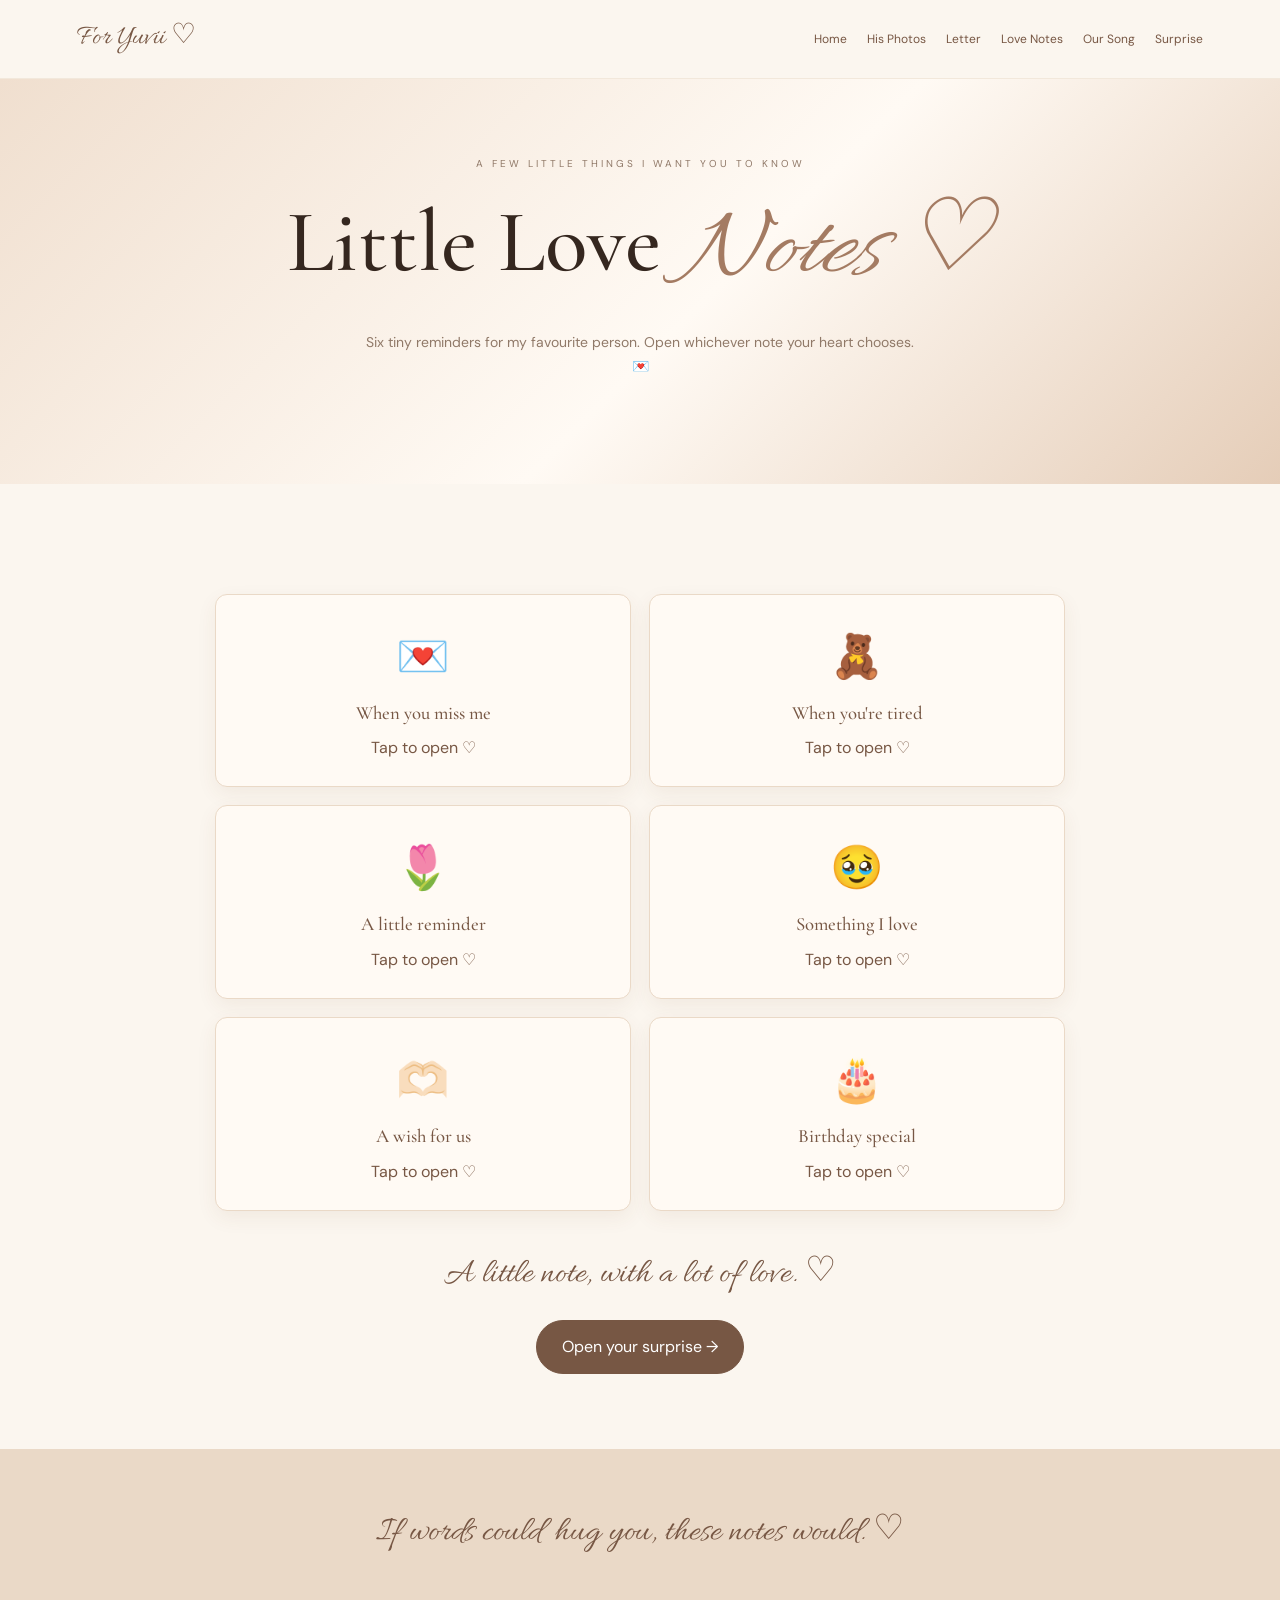
==== memo.html @ 303a17c7 "first commit" ====
<!DOCTYPE html>
<html lang="en">
<head>
<meta charset="UTF-8">
<meta name="viewport" content="width=device-width, initial-scale=1.0">
<title>Little Notes for Yuvii ♡</title>
<link rel="stylesheet" href="style.css">
<style>
.notes {
  display:grid;
  grid-template-columns:repeat(2,minmax(0,1fr));
  gap:18px;
  max-width:850px;
  margin:35px auto;
}
.note {
  background:#fffaf4;
  border:1px solid #ead9c7;
  padding:25px 15px;
  border-radius:12px;
  box-shadow:0 7px 20px #6b493012;
  transition:.3s;
}
.note:hover { transform:translateY(-5px) rotate(-1deg); }
.note button {
  border:0;
  background:transparent;
  color:#775744;
  width:100%;
}
.envelope { font-size:43px; }
.note h3 { margin:10px 0; }
.message {
  display:none;
  margin-top:15px;
  color:#806b5c;
  font-size:14px;
}
.message.show { display:block; animation:fadeIn .5s ease; }
@media(max-width:500px) {
  .notes { grid-template-columns:1fr; }
}
</style>
</head>
<body>

<nav>
  <a class="logo" href="index.html">For Yuvii ♡</a>
  <div class="nav-links">
    <a href="index.html">Home</a>
    <a href="memories.html">His Photos</a>
    <a href="letter.html">Letter</a>
    <a href="memo.html">Love Notes</a>
    <a href="song.html">Our Song</a>
    <a href="surprise.html">Surprise</a>
  </div>
</nav>

<header class="hero" style="min-height:45vh">
  <div class="hero-content">
    <p class="eyebrow">A few little things I want you to know</p>
    <h1>Little Love <em>Notes ♡</em></h1>
    <p class="lead">
      Six tiny reminders for my favourite person.
      Open whichever note your heart chooses. 💌
    </p>
  </div>
</header>

<section class="section">
  <div class="notes">

    <div class="note">
      <button onclick="toggleNote(1)">
        <div class="envelope">💌</div>
        <h3>When you miss me</h3>
        <span>Tap to open ♡</span>
      </button>
      <p class="message" id="note1">
        Imagine me smiling at you right now.
        Sending you the biggest virtual hug.
        Distance can't erase a beautiful memory. 🤍
      </p>
    </div>

    <div class="note">
      <button onclick="toggleNote(2)">
        <div class="envelope">🧸</div>
        <h3>When you're tired</h3>
        <span>Tap to open ♡</span>
      </button>
      <p class="message" id="note2">
        Take a breath, my love. You don't have to
        figure everything out today. Rest a little.
        I'm always wishing good things for you. ♡
      </p>
    </div>

    <div class="note">
      <button onclick="toggleNote(3)">
        <div class="envelope">🌷</div>
        <h3>A little reminder</h3>
        <span>Tap to open ♡</span>
      </button>
      <p class="message" id="note3">
        You are more than your achievements.
        I'm proud of the person you're becoming.
        Keep believing in yourself, Yuvii. 🤍
      </p>
    </div>

    <div class="note">
      <button onclick="toggleNote(4)">
        <div class="envelope">🥹</div>
        <h3>Something I love</h3>
        <span>Tap to open ♡</span>
      </button>
      <p class="message" id="note4">
        It's the little things — your smile,
        our conversations, and the memories
        that become special just because they're ours. ♡
      </p>
    </div>

    <div class="note">
      <button onclick="toggleNote(5)">
        <div class="envelope">🫶🏻</div>
        <h3>A wish for us</h3>
        <span>Tap to open ♡</span>
      </button>
      <p class="message" id="note5">
        May we always choose honesty, understanding,
        respect and effort. May we grow together
        without forgetting to grow as individuals too. 🤍
      </p>
    </div>

    <div class="note">
      <button onclick="toggleNote(6)">
        <div class="envelope">🎂</div>
        <h3>Birthday special</h3>
        <span>Tap to open ♡</span>
      </button>
      <p class="message" id="note6">
        Happy Birthday, Yuvii! I hope this year brings
        you peace, success, good health and so many
        reasons to smile. You deserve beautiful things. 🎂
      </p>
    </div>

  </div>

  <p class="script">A little note, with a lot of love. ♡</p>
  <a class="btn" href="surprise.html">Open your surprise →</a>
</section>

<footer class="footer">
  <p class="script">If words could hug you, these notes would. ♡</p>
</footer>

<script>
function toggleNote(number) {
  const note = document.getElementById("note" + number);
  note.classList.toggle("show");
}
</script>

</body>
</html>
---- style.css ----
@import url('https://fonts.googleapis.com/css2?family=Cormorant+Garamond:wght@400;500;600&family=DM+Sans:wght@300;400;500&family=Allura&display=swap');

:root {
  --cream: #fbf6ef;
  --beige: #ead9c7;
  --brown: #775744;
  --dark: #35271f;
  --muted: #907968;
  --white: #fffaf4;
}

* {
  box-sizing: border-box;
  margin: 0;
  padding: 0;
}

html { scroll-behavior: smooth; }

body {
  background: var(--cream);
  color: var(--dark);
  font-family: 'DM Sans', sans-serif;
  line-height: 1.7;
}

a { color: inherit; text-decoration: none; }

button { font: inherit; cursor: pointer; }

nav {
  display: flex;
  align-items: center;
  justify-content: space-between;
  gap: 12px;
  padding: 15px 6%;
  position: sticky;
  top: 0;
  z-index: 10;
  background: #fbf6eff2;
  backdrop-filter: blur(12px);
  border-bottom: 1px solid #ead9c780;
}

.logo {
  font-family: 'Allura', cursive;
  font-size: 28px;
  color: var(--brown);
}

.nav-links {
  display: flex;
  gap: 20px;
  flex-wrap: wrap;
}

.nav-links a {
  font-size: 12px;
  color: var(--brown);
}

.nav-links a:hover { color: #bd8c76; }

.hero {
  min-height: 86vh;
  display: grid;
  place-items: center;
  padding: 45px 7%;
  text-align: center;
  background: linear-gradient(135deg, #f0dfcf, #fffaf4 55%, #e5cdb8);
}

.hero-content { max-width: 750px; }

.eyebrow {
  text-transform: uppercase;
  letter-spacing: 3px;
  font-size: 10px;
  color: var(--muted);
}

h1, h2, h3 {
  font-family: 'Cormorant Garamond', serif;
  font-weight: 500;
  line-height: 1.15;
}

h1 {
  font-size: clamp(48px, 9vw, 88px);
  margin: 20px 0;
}

h1 em {
  font-family: 'Allura', cursive;
  color: #a47b62;
  font-size: 1.15em;
  font-weight: 400;
}

h2 {
  font-size: clamp(34px, 6vw, 52px);
  margin-bottom: 15px;
}

p { margin-bottom: 15px; }

.lead {
  max-width: 550px;
  margin: 0 auto 28px;
  color: var(--muted);
  font-size: 14px;
}

.btn {
  display: inline-block;
  padding: 12px 25px;
  border: 1px solid var(--brown);
  border-radius: 30px;
  background: var(--brown);
  color: white;
  transition: .25s;
}

.btn:hover {
  background: #4e392c;
  transform: translateY(-2px);
}

.btn-light {
  background: transparent;
  color: var(--brown);
}

.section {
  padding: 75px 6%;
  text-align: center;
}

.section-alt { background: #f0e3d7; }

.section-head {
  max-width: 650px;
  margin: 0 auto 35px;
}

.photo-hero {
  width: min(100%, 720px);
  max-height: 490px;
  object-fit: cover;
  margin: 30px auto;
  border: 10px solid var(--white);
  box-shadow: 0 15px 40px #62452d20;
  border-radius: 4px;
}

.gallery {
  display: grid;
  grid-template-columns: repeat(3, minmax(0, 1fr));
  gap: 22px;
  max-width: 1100px;
  margin: auto;
}

.polaroid {
  background: var(--white);
  padding: 10px 10px 15px;
  border: 1px solid #ebdfd2;
  box-shadow: 0 8px 25px #65452b10;
  transition: .3s;
}

.polaroid:hover {
  transform: translateY(-6px) rotate(0deg) !important;
}

.polaroid img {
  width: 100%;
  height: 280px;
  object-fit: cover;
  background: var(--beige);
}

.polaroid figcaption {
  font-family: 'Allura', cursive;
  color: var(--brown);
  font-size: 25px;
  padding-top: 9px;
}

.paper {
  max-width: 750px;
  margin: auto;
  padding: clamp(25px, 6vw, 55px);
  text-align: left;
  background: var(--white);
  border: 1px solid #e7d4c1;
  box-shadow: 0 12px 35px #65452b0c;
}

.paper p { margin-bottom: 20px; }

.signature {
  text-align: right;
  font-family: 'Allura', cursive;
  font-size: 30px;
  color: var(--brown);
}

.music-card, .surprise-card {
  max-width: 560px;
  margin: auto;
  padding: 30px;
  background: var(--white);
  border: 1px solid #ead9c7;
  border-radius: 12px;
}

.music-card audio {
  width: 100%;
  margin-top: 20px;
}

.gift {
  font-size: 90px;
  margin: 15px 0 25px;
}

.hidden { display: none; }
.hidden.show { display: block; animation: fadeIn .7s ease; }

.footer {
  padding: 55px 20px;
  text-align: center;
  background: var(--beige);
}

.script {
  font-family: 'Allura', cursive;
  font-size: 35px;
  color: var(--brown);
}

.heart { color: #b77d72; }

#hearts {
  pointer-events: none;
  position: fixed;
  inset: 0;
  overflow: hidden;
  z-index: 50;
}

.floating-heart {
  position: absolute;
  bottom: -30px;
  animation: rise 4s linear forwards;
  color: #b88678;
}

@keyframes rise {
  to {
    transform: translateY(-110vh) rotate(30deg);
    opacity: 0;
  }
}

@keyframes fadeIn {
  from { opacity: 0; transform: translateY(12px); }
  to { opacity: 1; transform: translateY(0); }
}

@media (max-width: 700px) {
  nav { align-items: flex-start; flex-direction: column; }
  .nav-links { gap: 13px; }
  .gallery { grid-template-columns: repeat(2, minmax(0, 1fr)); gap: 12px; }
  .polaroid img { height: 210px; }
  .section { padding: 55px 16px; }
}

@media (max-width: 380px) {
  .gallery { grid-template-columns: 1fr; }
  .polaroid img { height: 300px; }
}

.birthday-date {
  margin: 25px auto;
  padding: 20px;
  max-width: 380px;
  background: rgba(255, 250, 244, 0.8);
  border: 1px solid #ead9c7;
  border-radius: 12px;
  box-shadow: 0 8px 25px #65452b10;
}

.birthday-date .date-icon {
  color: #b88678;
  font-size: 28px;
}

.birthday-date p {
  font-size: 10px;
  letter-spacing: 2px;
  color: #907968;
  margin: 8px 0;
}

.birthday-date h2 {
  font-family: 'Cormorant Garamond', serif;
  font-size: 38px;
  color: #775744;
  margin: 8px 0;
}

.birthday-date .date-year {
  font-size: 12px;
  color: #907968;
}
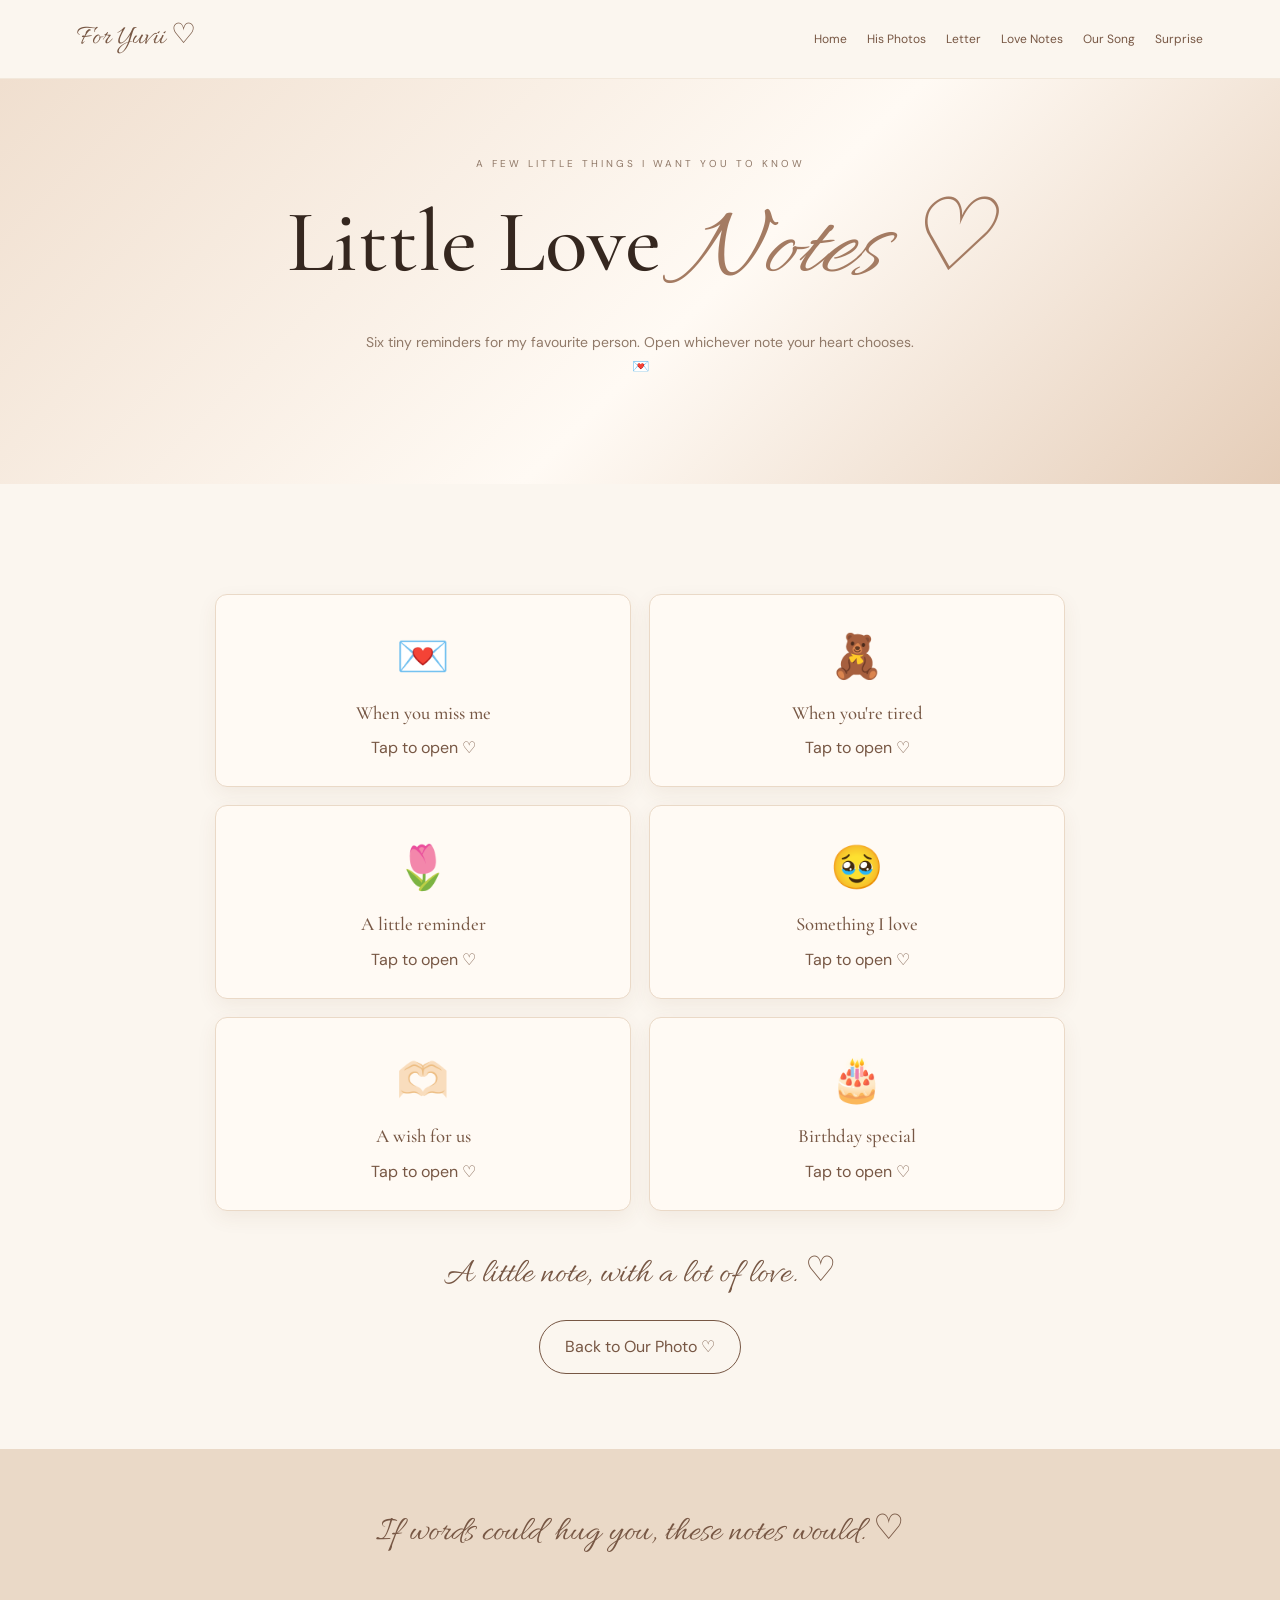
==== commit f3db85ab: "second commit" ====
--- a/memo.html
+++ b/memo.html
@@ -152,7 +152,8 @@
   </div>
 
   <p class="script">A little note, with a lot of love. ♡</p>
-  <a class="btn" href="surprise.html">Open your surprise →</a>
+    <a href="index.html" class="btn btn-light">Back to Our Photo ♡</a>
+
 </section>
 
 <footer class="footer">
